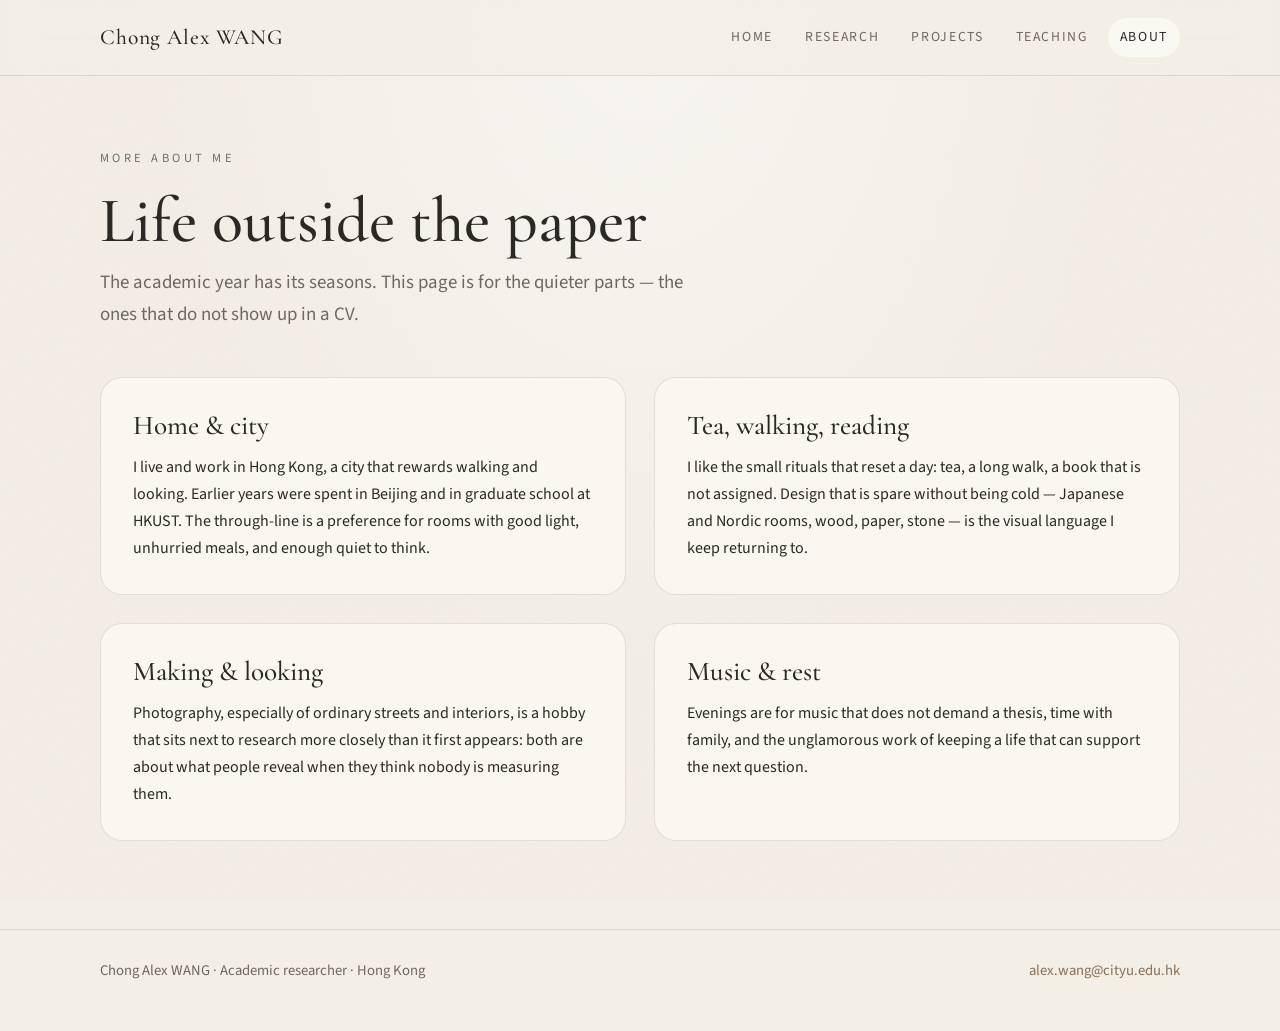
==== about.html @ ea0cfb22 "First draft of my website" ====
<!DOCTYPE html>
<html lang="en">
<head>
  <meta charset="UTF-8">
  <meta name="viewport" content="width=device-width, initial-scale=1.0">
  <title>About — Chong Alex WANG</title>
  <link rel="preconnect" href="https://fonts.googleapis.com">
  <link rel="preconnect" href="https://fonts.gstatic.com" crossorigin>
  <link href="https://fonts.googleapis.com/css2?family=Cormorant+Garamond:ital,wght@0,400;0,500;0,600;1,400&family=Noto+Serif+SC:wght@400;500&family=Source+Sans+3:wght@300;400;500;600&display=swap" rel="stylesheet">
  <link rel="stylesheet" href="css/styles.css">
</head>
<body>
  <header class="site-header">
    <div class="wrap header-inner">
      <a class="brand" href="index.html">
        <span class="brand-mark">Chong Alex WANG</span>
      </a>
      <button class="menu-toggle" type="button" aria-expanded="false">Menu</button>
      <nav class="nav" aria-label="Primary">
        <a href="index.html">Home</a>
        <a href="research.html">Research</a>
        <a href="projects.html">Projects</a>
        <a href="teaching.html">Teaching</a>
        <a class="active" href="about.html">About</a>
      </nav>
    </div>
  </header>

  <main>
    <section class="wrap page-hero">
      <p class="kicker">More about me</p>
      <h1>Life outside the paper</h1>
      <p class="lede">The academic year has its seasons. This page is for the quieter parts — the ones that do not show up in a CV.</p>
    </section>

    <section class="wrap section split">
      <article class="life-block">
        <h3>Home &amp; city</h3>
        <p>I live and work in Hong Kong, a city that rewards walking and looking. Earlier years were spent in Beijing and in graduate school at HKUST. The through-line is a preference for rooms with good light, unhurried meals, and enough quiet to think.</p>
      </article>
      <article class="life-block">
        <h3>Tea, walking, reading</h3>
        <p>I like the small rituals that reset a day: tea, a long walk, a book that is not assigned. Design that is spare without being cold — Japanese and Nordic rooms, wood, paper, stone — is the visual language I keep returning to.</p>
      </article>
      <article class="life-block">
        <h3>Making &amp; looking</h3>
        <p>Photography, especially of ordinary streets and interiors, is a hobby that sits next to research more closely than it first appears: both are about what people reveal when they think nobody is measuring them.</p>
      </article>
      <article class="life-block">
        <h3>Music &amp; rest</h3>
        <p>Evenings are for music that does not demand a thesis, time with family, and the unglamorous work of keeping a life that can support the next question.</p>
      </article>
    </section>
  </main>

  <footer class="site-footer">
    <div class="wrap footer-inner">
      <p>Chong Alex WANG · Academic researcher · Hong Kong</p>
      <p><a href="mailto:alex.wang@cityu.edu.hk">alex.wang@cityu.edu.hk</a></p>
    </div>
  </footer>
  <script src="js/main.js"></script>
</body>
</html>
---- css/styles.css ----
:root {
  --paper: #f3eee6;
  --cream: #faf7f1;
  --sand: #e6dccb;
  --clay: #c9b89a;
  --wood: #8a6f54;
  --moss: #6a7560;
  --ink: #2b2925;
  --muted: #6e685e;
  --line: rgba(43, 41, 37, 0.12);
  --shadow: 0 24px 50px rgba(43, 41, 37, 0.08);
  --radius: 22px;
}

* {
  box-sizing: border-box;
  margin: 0;
  padding: 0;
}

html {
  scroll-behavior: smooth;
}

body {
  font-family: "Source Sans 3", "Hiragino Sans", sans-serif;
  color: var(--ink);
  background: var(--paper);
  line-height: 1.7;
  min-height: 100vh;
}

body::before {
  content: "";
  position: fixed;
  inset: 0;
  pointer-events: none;
  background-image:
    radial-gradient(ellipse at top, rgba(255, 255, 255, 0.45), transparent 55%),
    url("data:image/svg+xml,%3Csvg xmlns='http://www.w3.org/2000/svg' width='180' height='180'%3E%3Cfilter id='n'%3E%3CfeTurbulence type='fractalNoise' baseFrequency='.8' numOctaves='2' stitchTiles='stitch'/%3E%3C/filter%3E%3Crect width='180' height='180' filter='url(%23n)' opacity='.045'/%3E%3C/svg%3E");
  z-index: 0;
}

img {
  max-width: 100%;
  display: block;
}

a {
  color: inherit;
  text-decoration: none;
}

.wrap {
  width: min(1080px, calc(100% - 40px));
  margin: 0 auto;
  position: relative;
  z-index: 1;
}

.site-header {
  position: sticky;
  top: 0;
  z-index: 20;
  backdrop-filter: blur(16px);
  background: rgba(243, 238, 230, 0.82);
  border-bottom: 1px solid var(--line);
}

.header-inner {
  display: flex;
  align-items: center;
  justify-content: space-between;
  gap: 24px;
  padding: 18px 0;
}

.brand {
  display: flex;
  align-items: center;
}

.brand-mark {
  font-family: "Cormorant Garamond", "Noto Serif SC", serif;
  font-size: 1.35rem;
  letter-spacing: 0.04em;
  font-weight: 500;
}

.nav {
  display: flex;
  gap: 8px;
  flex-wrap: wrap;
}

.nav a {
  font-size: 0.86rem;
  letter-spacing: 0.12em;
  text-transform: uppercase;
  color: var(--muted);
  padding: 8px 12px;
  border-radius: 999px;
}

.nav a:hover,
.nav a.active {
  color: var(--ink);
  background: rgba(255, 255, 255, 0.55);
}

.menu-toggle {
  display: none;
  border: 1px solid var(--line);
  background: var(--cream);
  color: var(--ink);
  padding: 8px 12px;
  border-radius: 999px;
  letter-spacing: 0.12em;
  text-transform: uppercase;
  font-size: 0.75rem;
  cursor: pointer;
}

.hero {
  display: grid;
  grid-template-columns: 340px 1fr;
  gap: 64px;
  align-items: center;
  padding: 84px 0 72px;
}

.portrait-frame {
  position: relative;
  padding: 18px;
  background: var(--cream);
  border-radius: 180px 180px 28px 28px;
  box-shadow: var(--shadow);
}

.portrait-frame::after {
  content: "";
  position: absolute;
  inset: 8px;
  border: 1px solid var(--line);
  border-radius: 172px 172px 20px 20px;
  pointer-events: none;
}

.portrait-frame img {
  width: 100%;
  aspect-ratio: 1;
  object-fit: cover;
  border-radius: 164px 164px 16px 16px;
  filter: saturate(0.88) contrast(1.02);
}

.kicker {
  font-size: 0.78rem;
  letter-spacing: 0.28em;
  text-transform: uppercase;
  color: var(--moss);
  margin-bottom: 14px;
}

h1, h2, h3 {
  font-family: "Cormorant Garamond", "Noto Serif SC", serif;
  font-weight: 500;
  line-height: 1.15;
}

h1 {
  font-size: clamp(3rem, 6vw, 5.2rem);
  margin-bottom: 10px;
}

.chinese-name {
  font-family: "Noto Serif SC", serif;
  font-size: 1.4rem;
  color: var(--wood);
  margin-bottom: 22px;
}

.lede {
  font-size: 1.18rem;
  color: var(--muted);
  max-width: 38rem;
}

.meta-row {
  display: flex;
  flex-wrap: wrap;
  gap: 10px 18px;
  margin-top: 28px;
  color: var(--muted);
  font-size: 0.95rem;
}

.meta-row span::before {
  content: "·";
  margin-right: 12px;
  color: var(--clay);
}

.meta-row span:first-child::before {
  content: none;
  margin: 0;
}

.section {
  padding: 18px 0 88px;
}

.section-head {
  display: flex;
  justify-content: space-between;
  align-items: end;
  gap: 24px;
  margin-bottom: 28px;
  padding-bottom: 16px;
  border-bottom: 1px solid var(--line);
}

.section-head h2 {
  font-size: 2.2rem;
}

.section-head p,
.intro {
  color: var(--muted);
  max-width: 40rem;
}

.page-hero {
  padding: 72px 0 28px;
}

.page-hero h1 {
  font-size: clamp(2.6rem, 5vw, 4.2rem);
}

.interest-grid,
.card-grid {
  display: grid;
  grid-template-columns: repeat(3, 1fr);
  gap: 18px;
}

.card {
  background: var(--cream);
  border: 1px solid var(--line);
  border-radius: var(--radius);
  padding: 26px 24px;
  min-height: 180px;
}

.card h3 {
  font-size: 1.45rem;
  margin-bottom: 10px;
}

.card p,
.paper p,
.project p {
  color: var(--muted);
}

.paper-list,
.course-list,
.project-list {
  display: grid;
  gap: 16px;
}

.paper,
.project,
.course {
  background: var(--cream);
  border: 1px solid var(--line);
  border-radius: var(--radius);
  padding: 26px 28px;
}

.paper-meta,
.course-meta,
.project-meta {
  display: flex;
  flex-wrap: wrap;
  gap: 10px;
  margin-bottom: 10px;
}

.tag {
  font-size: 0.72rem;
  letter-spacing: 0.14em;
  text-transform: uppercase;
  color: var(--moss);
  border: 1px solid rgba(106, 117, 96, 0.28);
  border-radius: 999px;
  padding: 4px 10px;
}

.paper h3,
.project h3,
.course h3 {
  font-size: 1.5rem;
  margin-bottom: 8px;
}

.authors {
  font-size: 0.95rem;
  color: var(--wood);
  margin-bottom: 8px;
}

.split {
  display: grid;
  grid-template-columns: 1fr 1fr;
  gap: 28px;
}

.life-block {
  background: var(--cream);
  border-radius: var(--radius);
  padding: 32px;
  border: 1px solid var(--line);
}

.life-block h3 {
  font-size: 1.7rem;
  margin-bottom: 12px;
}

.site-footer {
  border-top: 1px solid var(--line);
  padding: 28px 0 48px;
  color: var(--muted);
  font-size: 0.92rem;
}

.footer-inner {
  display: flex;
  justify-content: space-between;
  gap: 16px;
  flex-wrap: wrap;
}

.footer-inner a {
  color: var(--wood);
  border-bottom: 1px solid transparent;
}

.footer-inner a:hover {
  border-bottom-color: var(--wood);
}

@media (max-width: 860px) {
  .hero,
  .interest-grid,
  .card-grid,
  .split {
    grid-template-columns: 1fr;
  }

  .menu-toggle {
    display: inline-flex;
  }

  .nav {
    display: none;
    position: absolute;
    right: 20px;
    top: 68px;
    background: var(--cream);
    border: 1px solid var(--line);
    border-radius: 18px;
    padding: 10px;
    flex-direction: column;
    min-width: 180px;
    box-shadow: var(--shadow);
  }

  .nav.open {
    display: flex;
  }

  .portrait-frame {
    width: min(320px, 100%);
    margin: 0 auto;
  }
}
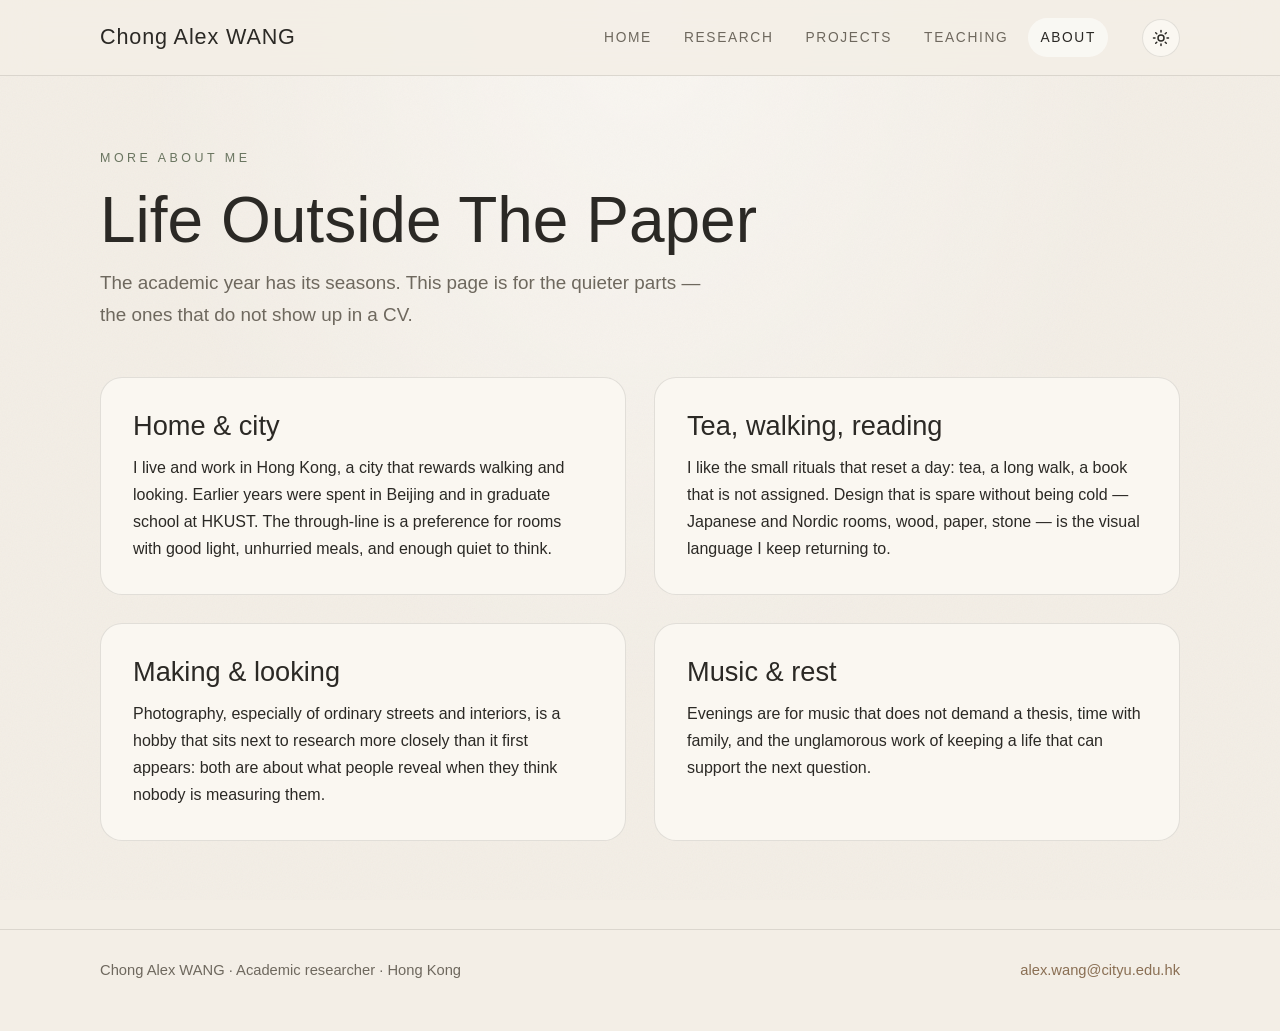
==== commit edb07f99: "Trae takes over and add interactive ongoing research part." ====
--- a/about.html
+++ b/about.html
@@ -3,10 +3,15 @@
 <head>
   <meta charset="UTF-8">
   <meta name="viewport" content="width=device-width, initial-scale=1.0">
+  <script>
+    (function () {
+      var t;
+      try { t = localStorage.getItem("theme"); } catch (e) {}
+      if (!t) t = window.matchMedia && matchMedia("(prefers-color-scheme: dark)").matches ? "dark" : "light";
+      document.documentElement.setAttribute("data-theme", t);
+    })();
+  </script>
   <title>About — Chong Alex WANG</title>
-  <link rel="preconnect" href="https://fonts.googleapis.com">
-  <link rel="preconnect" href="https://fonts.gstatic.com" crossorigin>
-  <link href="https://fonts.googleapis.com/css2?family=Cormorant+Garamond:ital,wght@0,400;0,500;0,600;1,400&family=Noto+Serif+SC:wght@400;500&family=Source+Sans+3:wght@300;400;500;600&display=swap" rel="stylesheet">
   <link rel="stylesheet" href="css/styles.css">
 </head>
 <body>
@@ -23,13 +28,17 @@
         <a href="teaching.html">Teaching</a>
         <a class="active" href="about.html">About</a>
       </nav>
+      <button class="theme-toggle" type="button" aria-label="Toggle dark mode" title="Toggle dark mode">
+        <svg class="icon-sun" width="18" height="18" viewBox="0 0 24 24" fill="none" stroke="currentColor" stroke-width="2" stroke-linecap="round" stroke-linejoin="round" aria-hidden="true"><circle cx="12" cy="12" r="4"/><path d="M12 2v2M12 20v2M4.93 4.93l1.41 1.41M17.66 17.66l1.41 1.41M2 12h2M20 12h2M4.93 19.07l1.41-1.41M17.66 6.34l1.41-1.41"/></svg>
+        <svg class="icon-moon" width="18" height="18" viewBox="0 0 24 24" fill="none" stroke="currentColor" stroke-width="2" stroke-linecap="round" stroke-linejoin="round" aria-hidden="true"><path d="M21 12.79A9 9 0 1 1 11.21 3 7 7 0 0 0 21 12.79z"/></svg>
+      </button>
     </div>
   </header>
 
   <main>
     <section class="wrap page-hero">
       <p class="kicker">More about me</p>
-      <h1>Life outside the paper</h1>
+      <h1>Life Outside The Paper</h1>
       <p class="lede">The academic year has its seasons. This page is for the quieter parts — the ones that do not show up in a CV.</p>
     </section>
 
--- a/css/styles.css
+++ b/css/styles.css
@@ -9,7 +9,24 @@
   --muted: #6e685e;
   --line: rgba(43, 41, 37, 0.12);
   --shadow: 0 24px 50px rgba(43, 41, 37, 0.08);
+  --header-bg: rgba(243, 238, 230, 0.82);
+  --nav-hover: rgba(255, 255, 255, 0.55);
   --radius: 22px;
+}
+
+[data-theme="dark"] {
+  --paper: #1b1916;
+  --cream: #25221d;
+  --sand: #322d26;
+  --clay: #8a7a5e;
+  --wood: #c8a878;
+  --moss: #9aaa8e;
+  --ink: #ece6d9;
+  --muted: #a89e8c;
+  --line: rgba(236, 230, 217, 0.10);
+  --shadow: 0 24px 50px rgba(0, 0, 0, 0.45);
+  --header-bg: rgba(27, 25, 22, 0.82);
+  --nav-hover: rgba(255, 255, 255, 0.07);
 }
 
 * {
@@ -23,7 +40,7 @@
 }
 
 body {
-  font-family: "Source Sans 3", "Hiragino Sans", sans-serif;
+  font-family: Arial, sans-serif;
   color: var(--ink);
   background: var(--paper);
   line-height: 1.7;
@@ -41,6 +58,12 @@
   z-index: 0;
 }
 
+[data-theme="dark"] body::before {
+  background-image:
+    radial-gradient(ellipse at top, rgba(255, 255, 255, 0.05), transparent 55%),
+    url("data:image/svg+xml,%3Csvg xmlns='http://www.w3.org/2000/svg' width='180' height='180'%3E%3Cfilter id='n'%3E%3CfeTurbulence type='fractalNoise' baseFrequency='.8' numOctaves='2' stitchTiles='stitch'/%3E%3C/filter%3E%3Crect width='180' height='180' filter='url(%23n)' opacity='.06'/%3E%3C/svg%3E");
+}
+
 img {
   max-width: 100%;
   display: block;
@@ -63,7 +86,7 @@
   top: 0;
   z-index: 20;
   backdrop-filter: blur(16px);
-  background: rgba(243, 238, 230, 0.82);
+  background: var(--header-bg);
   border-bottom: 1px solid var(--line);
 }
 
@@ -81,7 +104,7 @@
 }
 
 .brand-mark {
-  font-family: "Cormorant Garamond", "Noto Serif SC", serif;
+  font-family: Arial, sans-serif;
   font-size: 1.35rem;
   letter-spacing: 0.04em;
   font-weight: 500;
@@ -91,6 +114,7 @@
   display: flex;
   gap: 8px;
   flex-wrap: wrap;
+  margin-left: auto;
 }
 
 .nav a {
@@ -105,7 +129,57 @@
 .nav a:hover,
 .nav a.active {
   color: var(--ink);
-  background: rgba(255, 255, 255, 0.55);
+  background: var(--nav-hover);
+}
+
+.theme-toggle {
+  margin-left: 10px;
+  width: 38px;
+  height: 38px;
+  border-radius: 999px;
+  border: 1px solid var(--line);
+  background: var(--cream);
+  color: var(--ink);
+  display: inline-flex;
+  align-items: center;
+  justify-content: center;
+  cursor: pointer;
+  position: relative;
+  flex-shrink: 0;
+  transition: background 0.25s ease, border-color 0.25s ease, transform 0.2s ease;
+}
+
+.theme-toggle:hover {
+  background: var(--nav-hover);
+}
+
+.theme-toggle:active {
+  transform: scale(0.92);
+}
+
+.theme-toggle svg {
+  position: absolute;
+  transition: opacity 0.3s ease, transform 0.45s ease;
+}
+
+.theme-toggle .icon-sun {
+  opacity: 1;
+  transform: rotate(0) scale(1);
+}
+
+.theme-toggle .icon-moon {
+  opacity: 0;
+  transform: rotate(-90deg) scale(0.5);
+}
+
+[data-theme="dark"] .theme-toggle .icon-sun {
+  opacity: 0;
+  transform: rotate(90deg) scale(0.5);
+}
+
+[data-theme="dark"] .theme-toggle .icon-moon {
+  opacity: 1;
+  transform: rotate(0) scale(1);
 }
 
 .menu-toggle {
@@ -119,6 +193,7 @@
   text-transform: uppercase;
   font-size: 0.75rem;
   cursor: pointer;
+  margin-left: auto;
 }
 
 .hero {
@@ -133,7 +208,7 @@
   position: relative;
   padding: 18px;
   background: var(--cream);
-  border-radius: 180px 180px 28px 28px;
+  border-radius: 28px;
   box-shadow: var(--shadow);
 }
 
@@ -142,7 +217,7 @@
   position: absolute;
   inset: 8px;
   border: 1px solid var(--line);
-  border-radius: 172px 172px 20px 20px;
+  border-radius: 20px;
   pointer-events: none;
 }
 
@@ -150,7 +225,8 @@
   width: 100%;
   aspect-ratio: 1;
   object-fit: cover;
-  border-radius: 164px 164px 16px 16px;
+  object-position: center top;
+  border-radius: 16px;
   filter: saturate(0.88) contrast(1.02);
 }
 
@@ -163,7 +239,7 @@
 }
 
 h1, h2, h3 {
-  font-family: "Cormorant Garamond", "Noto Serif SC", serif;
+  font-family: Arial, sans-serif;
   font-weight: 500;
   line-height: 1.15;
 }
@@ -174,7 +250,7 @@
 }
 
 .chinese-name {
-  font-family: "Noto Serif SC", serif;
+  font-family: Arial, sans-serif;
   font-size: 1.4rem;
   color: var(--wood);
   margin-bottom: 22px;
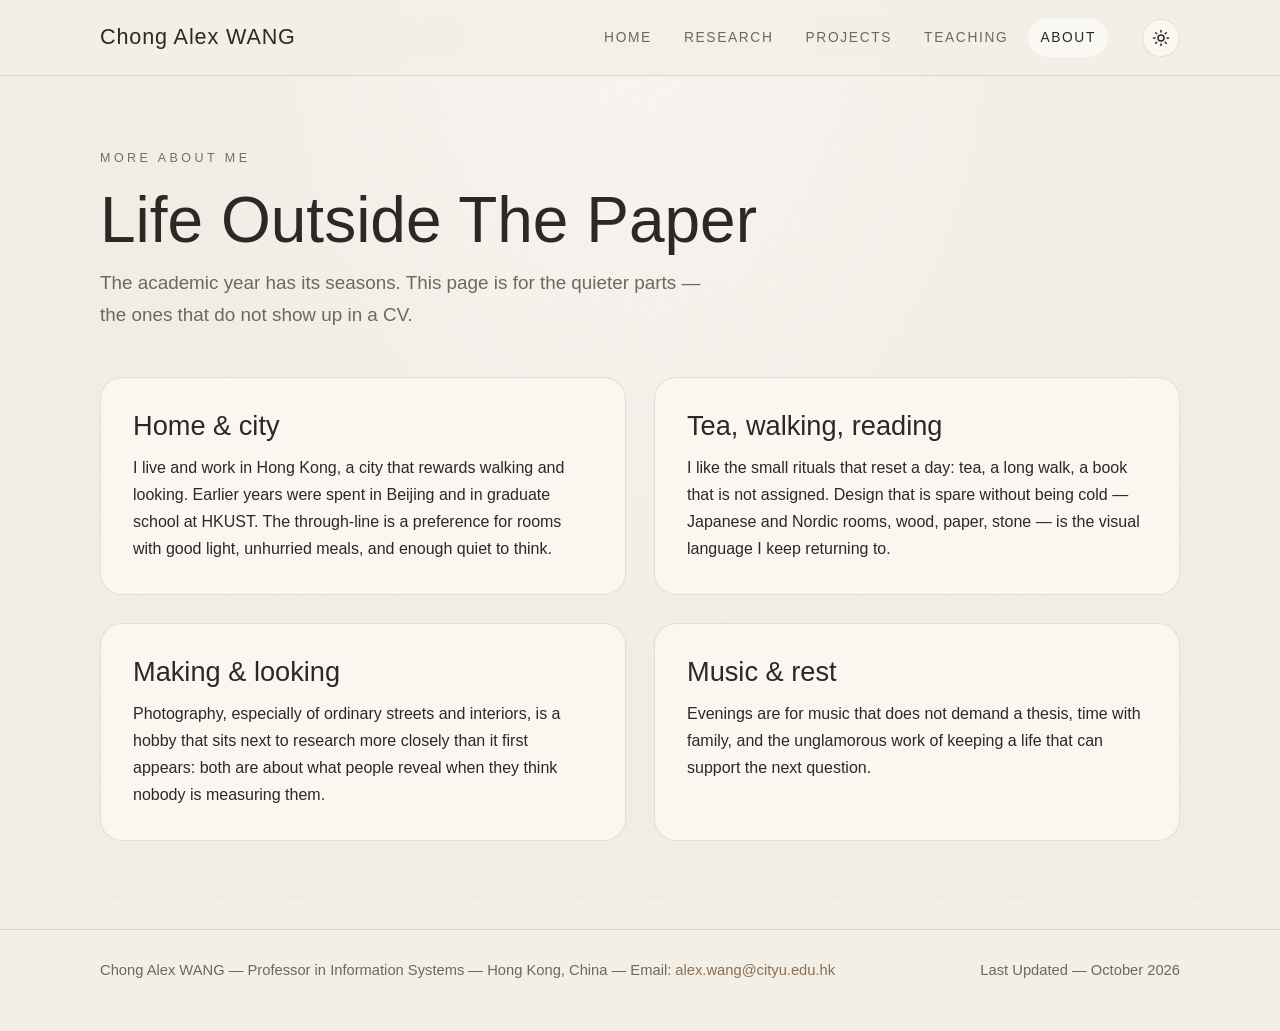
==== commit 7da7370b: "Changed main page content, add quotation, alter information" ====
--- a/about.html
+++ b/about.html
@@ -64,8 +64,8 @@
 
   <footer class="site-footer">
     <div class="wrap footer-inner">
-      <p>Chong Alex WANG · Academic researcher · Hong Kong</p>
-      <p><a href="mailto:alex.wang@cityu.edu.hk">alex.wang@cityu.edu.hk</a></p>
+      <p>Chong Alex WANG — Professor in Information Systems — Hong Kong, China — Email: <a href="mailto:alex.wang@cityu.edu.hk">alex.wang@cityu.edu.hk</a></p>
+      <p>Last Updated — October 2026</p>
     </div>
   </footer>
   <script src="js/main.js"></script>
--- a/css/styles.css
+++ b/css/styles.css
@@ -264,20 +264,14 @@
 
 .meta-row {
   display: flex;
-  flex-wrap: wrap;
-  gap: 10px 18px;
-  margin-top: 28px;
-  color: var(--muted);
-  font-size: 0.95rem;
+  flex-direction: column;
+  gap: 4px;
+  margin-top: 24px;
+  color: var(--muted);
+  font-size: 0.92rem;
 }
 
 .meta-row span::before {
-  content: "·";
-  margin-right: 12px;
-  color: var(--clay);
-}
-
-.meta-row span:first-child::before {
   content: none;
   margin: 0;
 }
@@ -306,6 +300,16 @@
   max-width: 40rem;
 }
 
+.daily-quote {
+  font-style: italic;
+  font-size: 1.05rem;
+  line-height: 1.5;
+}
+
+.daily-quote em {
+  color: var(--ink);
+}
+
 .page-hero {
   padding: 72px 0 28px;
 }
@@ -338,6 +342,72 @@
 .paper p,
 .project p {
   color: var(--muted);
+}
+
+/* —— Highlights —— */
+.quote-block {
+  margin-bottom: 36px;
+  padding: 26px 30px;
+  background: var(--cream);
+  border: 1px solid var(--line);
+  border-left: 3px solid var(--wood);
+  border-radius: 0 var(--radius) var(--radius) 0;
+}
+
+.quote-block p {
+  font-size: 1.2rem;
+  font-style: italic;
+  color: var(--ink);
+  line-height: 1.6;
+}
+
+.quote-block cite {
+  display: block;
+  margin-top: 10px;
+  font-size: 0.9rem;
+  color: var(--muted);
+  font-style: normal;
+}
+
+.highlight-list {
+  display: flex;
+  flex-direction: column;
+  gap: 18px;
+}
+
+.highlight {
+  display: grid;
+  grid-template-columns: 140px 1fr;
+  gap: 28px;
+  padding: 24px 28px;
+  background: var(--cream);
+  border: 1px solid var(--line);
+  border-radius: var(--radius);
+}
+
+.highlight-date {
+  font-size: 0.85rem;
+  font-weight: 700;
+  color: var(--wood);
+  letter-spacing: 0.04em;
+  white-space: nowrap;
+}
+
+.highlight-body p {
+  color: var(--ink);
+  line-height: 1.7;
+}
+
+.highlight-image {
+  margin-top: 14px;
+  border-radius: 14px;
+  overflow: hidden;
+}
+
+.highlight-image img {
+  width: 100%;
+  display: block;
+  border-radius: 14px;
 }
 
 .paper-list,
@@ -382,6 +452,37 @@
   margin-bottom: 8px;
 }
 
+.course-links {
+  display: flex;
+  flex-wrap: wrap;
+  gap: 10px;
+  margin-top: 16px;
+}
+
+.course-links a {
+  display: inline-flex;
+  align-items: center;
+  gap: 7px;
+  font-size: 0.9rem;
+  color: var(--wood);
+  background: var(--paper);
+  border: 1px solid var(--line);
+  border-radius: 999px;
+  padding: 6px 14px;
+  transition: background 0.25s ease, border-color 0.25s ease, transform 0.2s ease;
+}
+
+.course-links a::before {
+  content: "→";
+  color: var(--moss);
+}
+
+.course-links a:hover {
+  background: var(--nav-hover);
+  border-color: var(--wood);
+  transform: translateY(-1px);
+}
+
 .authors {
   font-size: 0.95rem;
   color: var(--wood);
@@ -433,8 +534,13 @@
   .hero,
   .interest-grid,
   .card-grid,
-  .split {
+  .split,
+  .highlight {
     grid-template-columns: 1fr;
+  }
+
+  .highlight {
+    gap: 6px;
   }
 
   .menu-toggle {
